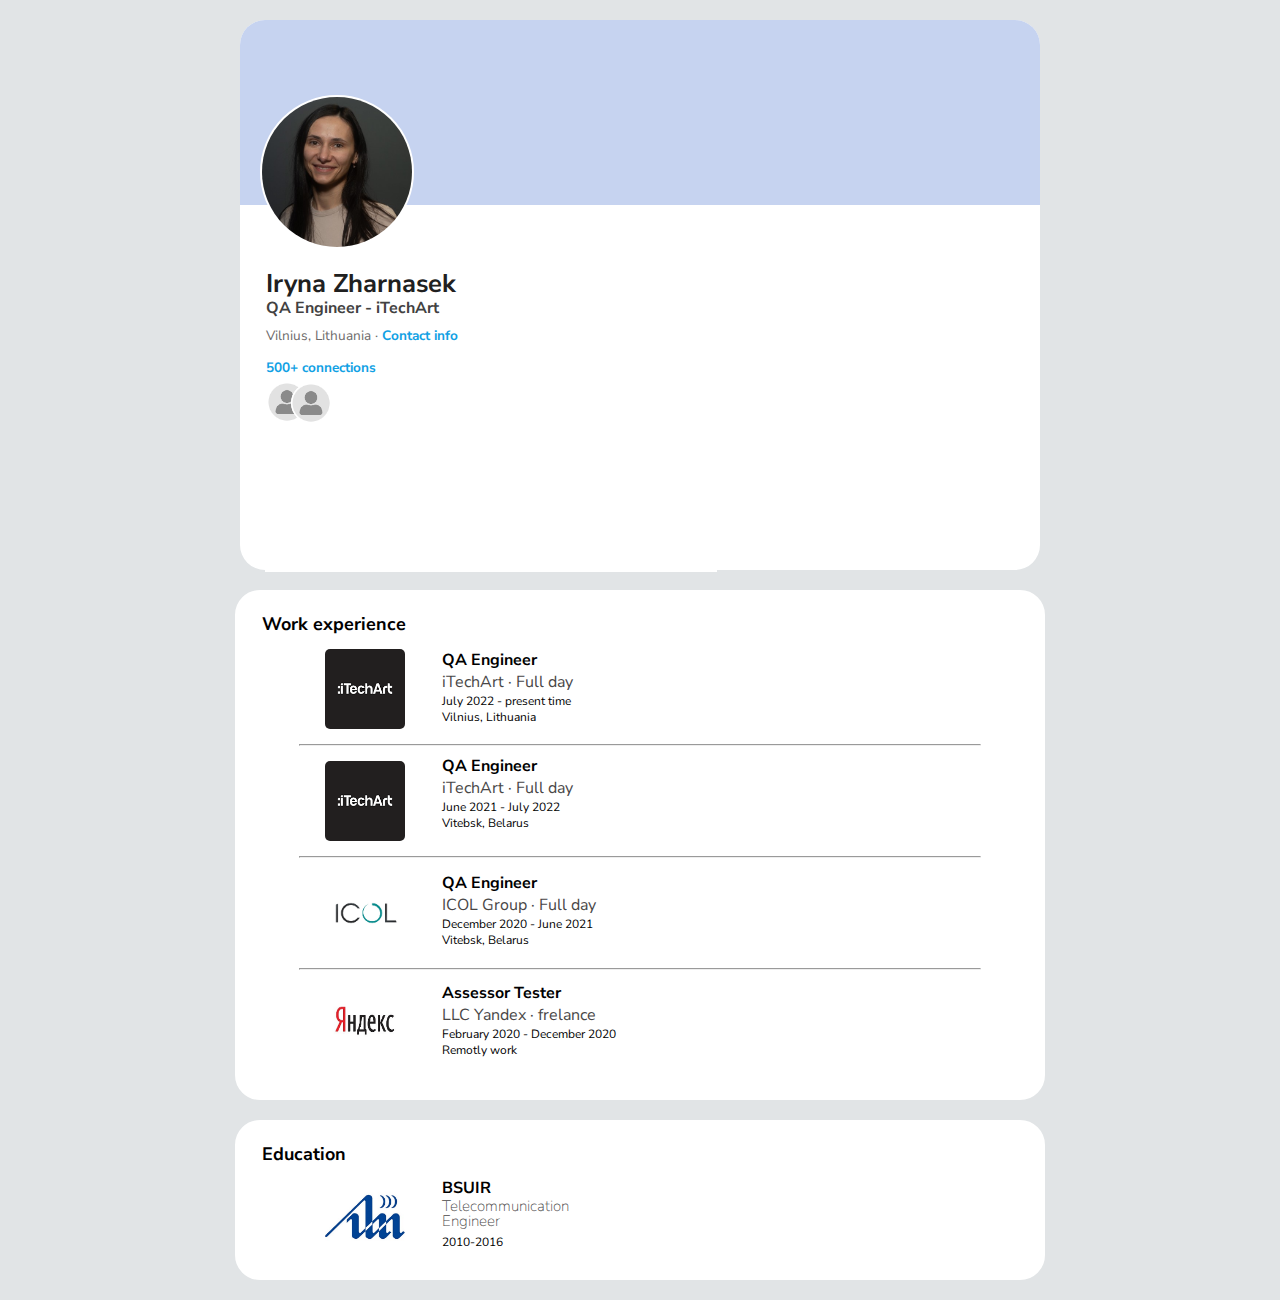
==== index.html @ 7db1d92b "+contacts link and people icons" ====
<!DOCTYPE html>
<html lang = "en-US" >
<head>
<title>Iryna Zharnasek</title>
<link rel="icon" type="image/x-icon" href="./favicon.ico">
<link rel="stylesheet" href="style.css">
<meta http-equiv="content-type" content="text/html; charset=utf-8">
<meta name="viewport" content="width=device-width, initial-scale=1">

</head>
<body >

  <div class="main_container">

    <div class="top_background" >

    </div>
    
    <div class="foto_container">
      <img src="Iryna.jpg" class="image-center">
    </div>

    <div class="text_block">
      <p class="title1"><b>Iryna Zharnasek</b></p>
      <p style = "font-weight: 700; margin-bottom: 0px; margin-top: 0px; color: rgb(66, 65, 65);">QA Engineer - iTechArt</p>
      <p class="title4">Vilnius, Lithuania · <a href = "https://www.instagram.com/irina_zhernosek_/" target="_blank" style="color: rgb(17, 161, 228); text-decoration: none"> <b>Contact info </b></a></p>
      <p style="color: rgb(17, 161, 228); margin-bottom: 20px; font-family :'Nunito Sans', sans-serif; font-size: 85%; "><b>500+ connections</b></p>
      <div class="foto_container_users_bottom ">
        <img src="user.png" class="image-users-bottom">
      </div>
      <div class="foto_container_users">
        <img src="user.png" class="image-users">
      </div>
    </div>
    
  </div>
<!--Next block-->
  <div class="main_containerExperience">

    <div class="text_block3">
      <p style="font-weight:700; font-size: large; margin-top: 0px; margin-bottom: 0px;">Work experience</p>
    </div>

    <div class="foto_ita">
      <img src="ita.png" class="image-ita">
    </div>

    <div class="text_block4">
      <p style = "font-weight: 700; margin-bottom: 0px; margin-top: 0px;">QA Engineer</p>
      <p class="title3">iTechArt · Full day</p>
      <p style="font-size: 12px; margin-top: 0px; margin-bottom: 0px">July 2022 - present time</p>
      <p style="font-size: 12px; margin-top: 0px; margin-bottom: 0px">Vilnius, Lithuania</p>
     
    </div>

    <hr align: center style="margin-top: 15px; margin-bottom: 15px;color: rgb(237, 241, 241); width: 85%;">
    
    <!--ITA Belarus-->
    <div class="foto_ita">
      <img src="ita.png" class="image-ita">
    </div>

    <div class="text_block5">
      <p style = "font-weight: 700; margin-bottom: 0px; margin-top: 0px;">QA Engineer</p>
      <p class="title3">iTechArt · Full day</p>
      <p style="font-size: 12px; margin-top: 0px; margin-bottom: 0px">June 2021 - July 2022</p>
      <p style="font-size: 12px; margin-top: 0px; margin-bottom: 0px">Vitebsk, Belarus</p>
     
    </div>

    <hr align: center style="margin-top: 15px; margin-bottom: 15px; color: rgb(237, 241, 241); width: 85%;">

    <!--ICOL Belarus-->
    <div class="foto_ita">
      <img src="icol.jpg" class="image-ita">
    </div>

    <div class="text_block6">
      <p style = "font-weight: 700; margin-bottom: 0px; margin-top: 0px;">QA Engineer</p>
      <p class="title3">ICOL Group · Full day</p>
      <p style="font-size: 12px; margin-top: 0px; margin-bottom: 0px">December 2020 - June 2021</p>
      <p style="font-size: 12px; margin-top: 0px; margin-bottom: 0px">Vitebsk, Belarus</p>
     
    </div>

    <hr align: center style="margin-top: 15px; margin-bottom: 15px; color: rgb(237, 241, 241); width: 85%;">

     <!--Yandex Belarus-->
     <div class="foto_ita">
      <img src="yand.jpg" class="image-ita">
    </div>

    <div class="text_block7">
      <p style = "font-weight: 700; margin-bottom: 0px; margin-top: 0px;">Assessor Tester</p>
      <p class="title3">LLC Yandex · frelance</p>
      <p style="font-size: 12px; margin-top: 0px; margin-bottom: 0px">February 2020 - December 2020</p>
      <p style="font-size: 12px; margin-top: 0px; margin-bottom: 0px">Remotly work</p>
     
    </div>    

  </div>

  <!--Next block Education-->
  <div class="main_containerEducation">

    <div class="text_block3">
      <p style="font-weight:700; font-size: large; margin-top: 0px; margin-bottom: 0px;">Education</p>
    </div>

    <div class="foto_ita">
      <img src="bsiur.jpg" class="image-ita">
    </div>

    <div class="text_block8">
      <p style = "font-weight: 700; margin-bottom: 0px; margin-top: 0px;">BSUIR</p>
      <p class="titleEducation">Telecommunication Engineer</p>
      <p style="font-size: 12px; margin-top: 0px; margin-bottom: 0px">2010-2016</p> 
    </div>





</body>
</html>
---- style.css ----
@import url('https://fonts.googleapis.com/css2?family=Nunito+Sans:wght@300;700&display=swap');
@import url('https://fonts.googleapis.com/css2?family=Nunito+Sans:wght@200;300;400;700&display=swap');


body {
    font-family: 'Nunito Sans', sans-serif;

    background-color: rgb(225, 228, 230);
    }

    .main_container {
        width: 800px;
        height: 550px;
        border: 0px solid white;
        border-radius: 25px;
        margin: 0 auto;
        margin-top: 20px;
        background: white;
        position: relative;
    }
    .top_background {
        width: 800px;
        height: 185px;
        border: 0px solid white;
        border-radius: 25px 25px 0px 0px;
        margin: 0 auto;
        background: rgb(198, 211, 240);
        position: relative;
    }
    .main_containerExperience {
        width: 800px;
        height: 500px;
        border: 5px solid white;
        border-radius: 25px;
        margin: 0 auto;
        margin-top: 20px;
        background: white;
        position: relative;
    }
    .main_containerEducation {
        width: 800px;
        height: 150px;
        border: 5px solid white;
        border-radius: 25px;
        margin: 0 auto;
        margin-top: 20px;
        background: white;
        position: relative;
        margin-bottom: 20px;
    }
    .foto_container {
        width: 150px;
        min-height: 150px;
        border: 2px solid white;
        border-radius: 500px;
        margin: 0 auto;
        margin-top: 25px;
        margin-left: 20px;
        background: white;
        position: absolute;
        top: 50px;
    }
    .image-center {
        display: block;
        margin: auto;
        width: 150px;
        height: 150px;
        border-radius: 500px;
        position: center;
    }
    .image-ita {
        display: block;
        margin: auto;
        width: 80px;
        height: 80px;
        border-radius: 5px;
        position: center;
        margin-left: 85px;
    }
    .foto_container_users_bottom {
        width: 40px;
        min-height: 40px;
        border: 1px solid white;
        border-radius: 500px;
        margin: 0 auto;
        margin-top: 10px;
        margin-left: 0px;
        background: white;
        position: absolute;
        top: 100px;
       
    }
    .foto_container_users {
        width: 40px;
        min-height: 40px;
        border: 0px solid white;
        border-radius: 500px;
        margin: 0 auto;
        margin-top: 1px;
        margin-left: 0px;
        background: white;
        position: absolute;
        left: 25px;
        top: 111px;
        
    }
    .image-users-bottom {
        display: block;
        margin: auto;
        width: 40px;
        height: 40px;
        border-radius: 500px;
        position: center;
        margin-left: 0px;
        left: 20px;
        
    }
    .image-users {
        display: block;
        margin: auto;
        width: 40px;
        height: 40px;
        border-radius: 500px;
        position: center;
        margin-left: 0px;
        left: 150px;
    }
    .text_block {
        width: 450px;
        height: 300px;
        border: 1px solid white;
        margin: 0 auto;
        margin-top: 0px;
        margin-left: 25px;
        margin-bottom: 0px;
        background: white;
        position: absolute;
        padding-top: 0px;
        top: 250px;    
    }
    .text_block2 {
        width: 450px;
        min-height: 150px;
        border: 2px solid gray;
        margin: 0 auto;
        margin-top: 20px;
        margin-left: 20px;
        margin-bottom: 20px;
        background: white;
        position: absolute;
        padding-top: 15px;    
    }
    
    .text_block3 {
        width: 170px;
        min-height: 25px;
        border: 2px solid white;
        margin: 0 auto;
        margin-top: 15px;
        margin-left: 20px;
        margin-bottom: 10px;
        background: white;
        position: sticky;
        padding-top: 0px;    
    }
    .text_block4 {
        width: 170px;
        height: 80px;
        border: 2px solid white;
        margin: 0 auto;
        margin-top: 5px;
        margin-left: 20px;
        margin-bottom: 15px;
        background: white;
        position: absolute;
        padding-top: 0px;    
        top: 47px;
        left: 180px;
    }
    .text_block5 {
        width: 170px;
        height: 80px;
        border: 2px solid white;
        margin: 0 auto;
        margin-top: 5px;
        margin-left: 20px;
        margin-bottom: 15px;
        background: white;
        position: absolute;
        padding-top: 0px;    
        top: 153px;
        left: 180px;
    }
    .text_block6 {
        width: 170px;
        height: 80px;
        border: 2px solid white;
        margin: 0 auto;
        margin-top: 5px;
        margin-left: 20px;
        margin-bottom: 15px;
        background: white;
        position: absolute;
        padding-top: 0px;    
        top: 270px;
        left: 180px;
    }
    .text_block7 {
        width: 185px;
        height: 80px;
        border: 2px solid white;
        margin: 0 auto;
        margin-top: 5px;
        margin-left: 20px;
        margin-bottom: 15px;
        background: white;
        position: absolute;
        padding-top: 0px;    
        top: 380px;
        left: 180px;
    }
    .text_block8 {
        width: 185px;
        height: 80px;
        border: 2px solid white;
        margin: 0 auto;
        margin-top: 5px;
        margin-left: 20px;
        margin-bottom: 15px;
        background: white;
        position: absolute;
        padding-top: 0px;    
        top: 45px;
        left: 180px;
    }
    .title1 {
        margin-top: 0px;
        margin-bottom: 0px;
        font-family:'Nunito Sans', sans-serif;
        font-weight: 500;
        color: rgb(32, 32, 32);
        font-size: 160%;
        line-height: 1;
    }
    .title2 {
        margin-top: 0px;
        margin-bottom: 0px;
        font-family :'Nunito Sans', sans-serif;
        font-weight: 400;
        color: rgb(48, 46, 46);
    }
    .title3 {
        margin-top: 0px;
        margin-bottom: 0px;
        font-family :'Nunito Sans', sans-serif;
        font-size: 200;
        color: rgb(73, 71, 71);
    }
    .titleEducation {
        margin-top: 0px;
        margin-bottom: 0px;
        font-family :'Nunito Sans', sans-serif;
        font-weight: 200;
        font-size: 95%;
        color: rgb(73, 71, 71);
        line-height: 1;
        margin-bottom: 5px;
    }
    .title4 {
        margin-top: 7px;
        margin-bottom: 0px;
        font-family :'Nunito Sans', sans-serif;
        font-size: 85%;
        
        color: rgb(110, 107, 107);
    }
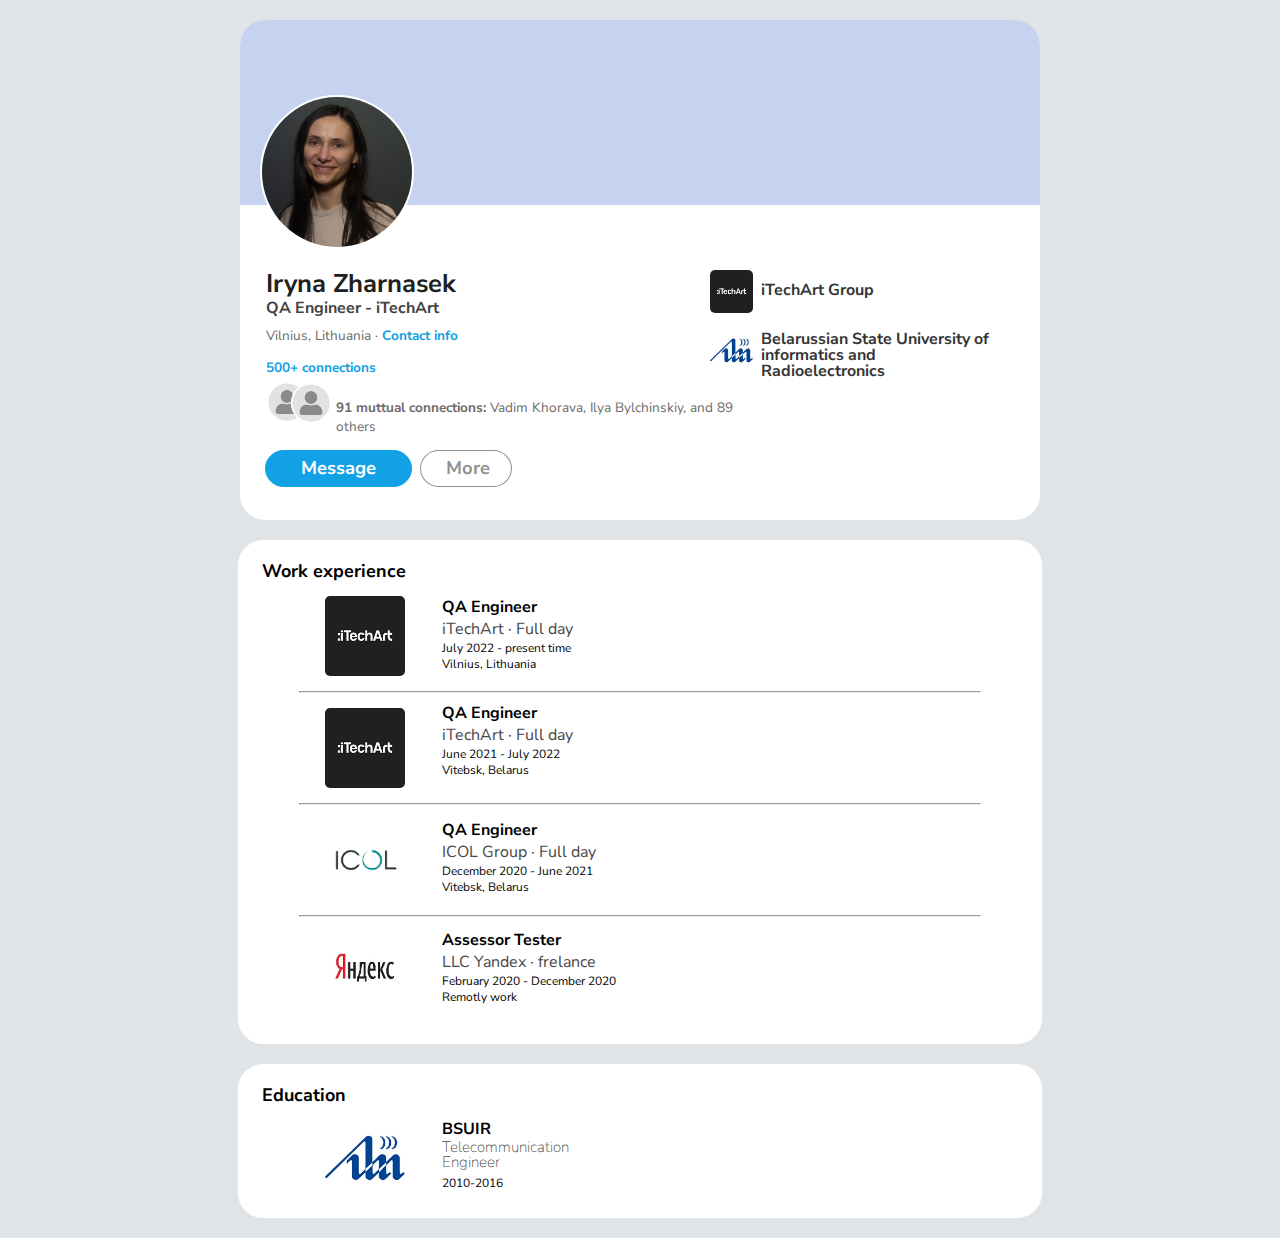
==== commit c7f8c94c: "fixed Rita's comments" ====
--- a/index.html
+++ b/index.html
@@ -12,8 +12,7 @@
 
   <div class="main_container">
 
-    <div class="top_background" >
-
+    <div class="top_background">
     </div>
     
     <div class="foto_container">
@@ -32,9 +31,37 @@
         <img src="user.png" class="image-users">
       </div>
     </div>
-    
-  </div>
-<!--Next block-->
+    <!--Company in general section-->
+    <div class="foto_ita">
+      <img src="ita.png" class="image-preview">
+    </div>
+
+    <div class="text_block_for_company_in_general_section">
+      <p style = "font-weight: 700; margin-bottom: 0px; margin-top: 0px; color: rgb(53, 52, 52);">iTechArt Group</p>
+    </div>
+
+    <!--Education in general section-->
+    <div class="foto_ita">
+      <img src="bsiur.jpg" class="image-preview_bsuir">
+    </div>
+
+    <div class="text_block_for_education_in_general_section">
+      <p style = "font-weight: 700; margin-bottom: 0px; margin-top: 0px; color: rgb(53, 52, 52);line-height: 1;">Belarussian State University of informatics and Radioelectronics</p>
+    </div>
+      <!--Muttual connections-->
+    <div class="text_block_muttual_connections">
+      <p class="title4"><b>91 muttual connections:</b> Vadim Khorava, Ilya Bylchinskiy, and 89 others </p>
+    </div>
+      <!--Message_button-->
+    <div class="Message_button">
+      <p class="Message_text"><b>Message</b></p>
+    </div>
+      <!--More_button-->
+    <div class="More_button">
+      <p class="More_text"; ><b>More</b></p>
+    </div>  
+  </div>  
+    <!--Work experience block-->
   <div class="main_containerExperience">
 
     <div class="text_block3">
@@ -50,7 +77,6 @@
       <p class="title3">iTechArt · Full day</p>
       <p style="font-size: 12px; margin-top: 0px; margin-bottom: 0px">July 2022 - present time</p>
       <p style="font-size: 12px; margin-top: 0px; margin-bottom: 0px">Vilnius, Lithuania</p>
-     
     </div>
 
     <hr align: center style="margin-top: 15px; margin-bottom: 15px;color: rgb(237, 241, 241); width: 85%;">
@@ -80,13 +106,12 @@
       <p class="title3">ICOL Group · Full day</p>
       <p style="font-size: 12px; margin-top: 0px; margin-bottom: 0px">December 2020 - June 2021</p>
       <p style="font-size: 12px; margin-top: 0px; margin-bottom: 0px">Vitebsk, Belarus</p>
-     
     </div>
 
     <hr align: center style="margin-top: 15px; margin-bottom: 15px; color: rgb(237, 241, 241); width: 85%;">
 
      <!--Yandex Belarus-->
-     <div class="foto_ita">
+    <div class="foto_ita">
       <img src="yand.jpg" class="image-ita">
     </div>
 
@@ -95,7 +120,6 @@
       <p class="title3">LLC Yandex · frelance</p>
       <p style="font-size: 12px; margin-top: 0px; margin-bottom: 0px">February 2020 - December 2020</p>
       <p style="font-size: 12px; margin-top: 0px; margin-bottom: 0px">Remotly work</p>
-     
     </div>    
 
   </div>
@@ -116,10 +140,6 @@
       <p class="titleEducation">Telecommunication Engineer</p>
       <p style="font-size: 12px; margin-top: 0px; margin-bottom: 0px">2010-2016</p> 
     </div>
-
-
-
-
-
+  </div>
 </body>
 </html>--- a/style.css
+++ b/style.css
@@ -10,7 +10,7 @@
 
     .main_container {
         width: 800px;
-        height: 550px;
+        height: 500px;
         border: 0px solid white;
         border-radius: 25px;
         margin: 0 auto;
@@ -30,7 +30,7 @@
     .main_containerExperience {
         width: 800px;
         height: 500px;
-        border: 5px solid white;
+        border: 2px solid white;
         border-radius: 25px;
         margin: 0 auto;
         margin-top: 20px;
@@ -40,7 +40,7 @@
     .main_containerEducation {
         width: 800px;
         height: 150px;
-        border: 5px solid white;
+        border: 2px solid white;
         border-radius: 25px;
         margin: 0 auto;
         margin-top: 20px;
@@ -76,6 +76,28 @@
         border-radius: 5px;
         position: center;
         margin-left: 85px;
+    }
+    .image-preview {
+        display: block;
+        margin: 0 auto;
+        width: 43px;
+        height: 43px;
+        border-radius: 5px;
+        position: absolute;
+        margin-left: 0px;
+        left: 470px;
+        top: 250px;
+    }
+    .image-preview_bsuir {
+        display: block;
+        margin: 0 auto;
+        width: 43px;
+        height: 43px;
+        border-radius: 5px;
+        position: absolute;
+        margin-left: 0px;
+        left: 470px;
+        top: 310px;
     }
     .foto_container_users_bottom {
         width: 40px;
@@ -101,8 +123,7 @@
         background: white;
         position: absolute;
         left: 25px;
-        top: 111px;
-        
+        top: 111px;   
     }
     .image-users-bottom {
         display: block;
@@ -127,16 +148,17 @@
     }
     .text_block {
         width: 450px;
-        height: 300px;
+        height: 220px;
         border: 1px solid white;
         margin: 0 auto;
         margin-top: 0px;
-        margin-left: 25px;
+        margin-left: 0px;
         margin-bottom: 0px;
         background: white;
         position: absolute;
         padding-top: 0px;
-        top: 250px;    
+        top: 250px; 
+        left: 25px;   
     }
     .text_block2 {
         width: 450px;
@@ -232,6 +254,43 @@
         padding-top: 0px;    
         top: 45px;
         left: 180px;
+    }
+    .text_block_for_company_in_general_section {
+        width: 150px;
+        height: 30px;
+        border: 1px solid white;
+        margin: 0 auto;
+        margin-top: 0px;
+        margin-left: 0px;
+        margin-bottom: 0px;
+        background: white;
+        position: absolute;
+        padding-top: 0px;    
+        top: 258px;
+        left: 520px;
+    }
+    .text_block_for_education_in_general_section{
+        width: 240px;
+        height: 30px;
+        border: 1px solid white;
+        margin: 0 auto;
+        margin-top: 0px;
+        margin-left: 0px;
+        margin-bottom: 0px;
+        background: white;
+        position: absolute;
+        padding-top: 0px;    
+        top: 310px;
+        left: 520px;  
+    }
+    .text_block_muttual_connections{
+        width: 440px;
+        height: 30px;
+        border: 1px solid white;     
+        background: white;
+        position: absolute;
+        top: 370px;
+        left: 95px;  
     }
     .title1 {
         margin-top: 0px;
@@ -273,4 +332,39 @@
         font-size: 85%;
         
         color: rgb(110, 107, 107);
+    }
+    .Message_button{
+        width: 145px;
+        height: 35px;
+        border: 1px solid rgb(17, 161, 228);
+        border-radius: 25px;
+        background: rgb(17, 161, 228);
+        position: absolute;
+        left: 25px;
+        top: 430px;
+    }
+    .Message_text {
+        font-family :'Nunito Sans', sans-serif;
+        font-size: 115%;
+        color: white;
+        margin-left: 35px;
+        margin-top: 4px;
+    }
+    .More_button {
+        width: 90px;
+        height: 35px;
+        border: 1px solid rgba(90, 88, 88, 0.678);
+        border-radius: 25px;
+        background: white;
+        position: absolute;
+        left: 180px;
+        top: 430px;  
+    }
+    .More_text {
+        font-family :'Nunito Sans', sans-serif;
+        font-size: 115%;
+        color: rgba(90, 88, 88, 0.678);
+        margin-left: 25px;
+        margin-top: 4px; 
+        margin-right: 30px;   
     }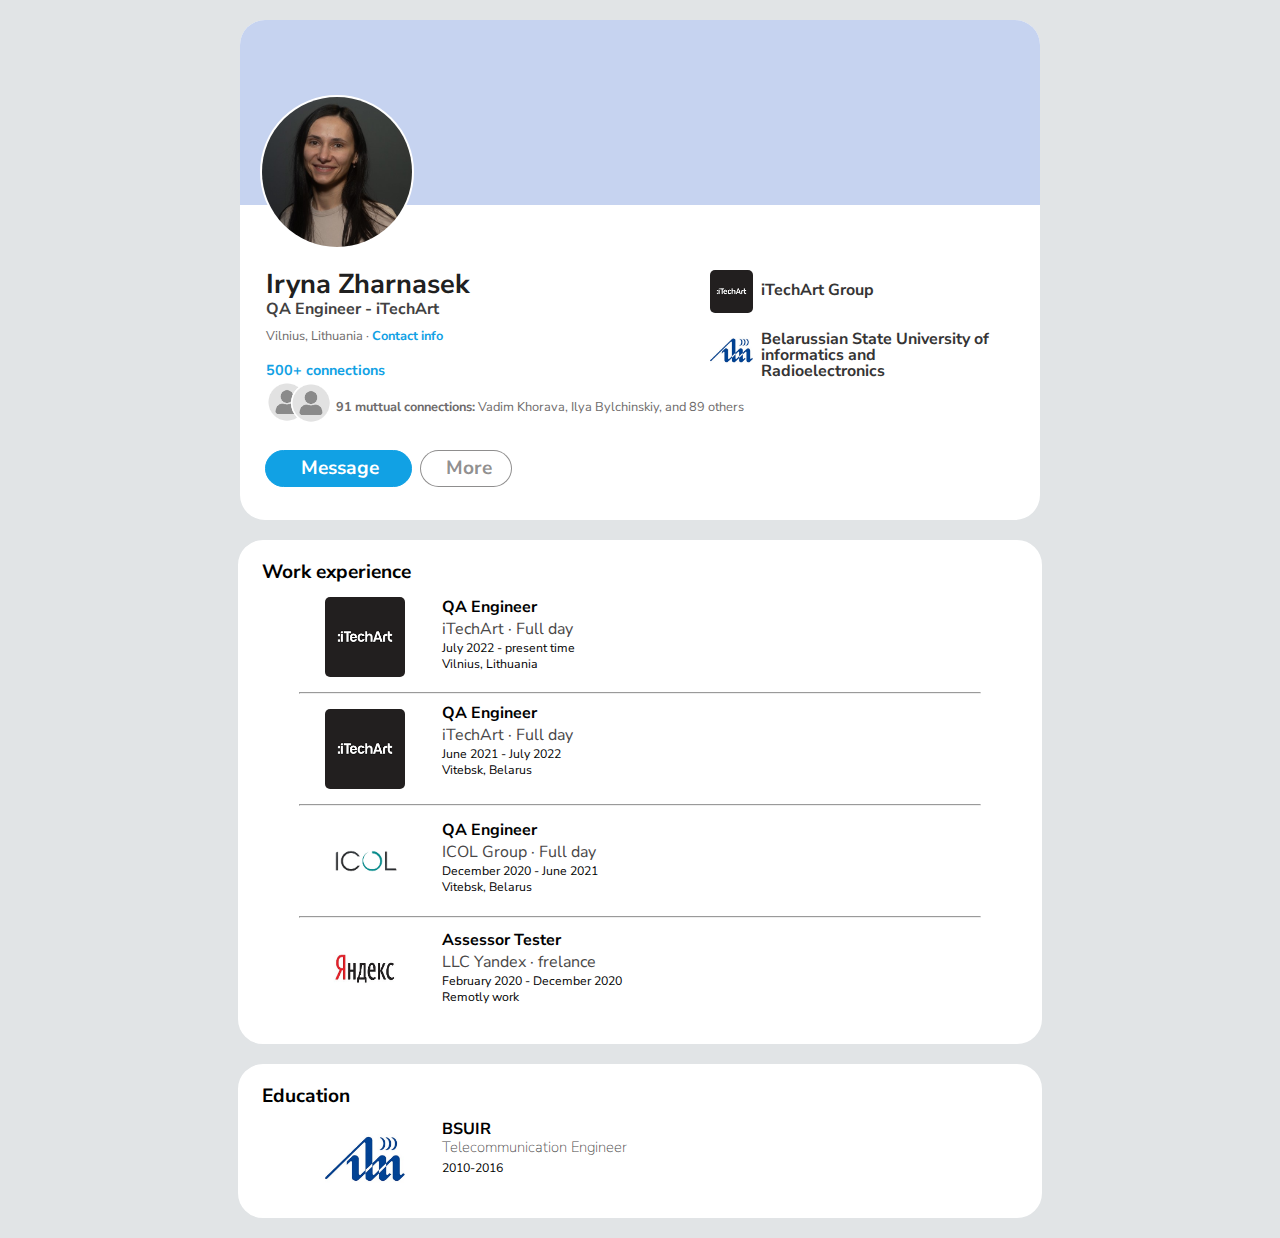
==== commit ee4d5381: "convert px to em" ====
--- a/index.html
+++ b/index.html
@@ -3,9 +3,373 @@
 <head>
 <title>Iryna Zharnasek</title>
 <link rel="icon" type="image/x-icon" href="./favicon.ico">
-<link rel="stylesheet" href="style.css">
+<!-- <link rel="stylesheet" href="style.css"> -->
 <meta http-equiv="content-type" content="text/html; charset=utf-8">
 <meta name="viewport" content="width=device-width, initial-scale=1">
+<style>
+@import url('https://fonts.googleapis.com/css2?family=Nunito+Sans:wght@300;700&display=swap');
+@import url('https://fonts.googleapis.com/css2?family=Nunito+Sans:wght@200;300;400;700&display=swap');
+
+body {
+  font-family: 'Nunito Sans', sans-serif;
+  background-color: rgb(225, 228, 230);
+  }
+  div.main_container {
+    width: 800px;
+    height: 500px;
+    border: 0px solid white;
+    border-radius: 25px;
+    margin: 0 auto;
+    margin-top: 20px;
+    background: white;
+    position: relative;
+  }
+  div.top_background {
+        width: 800px;
+        height: 185px;
+        border: 0px solid white;
+        border-radius: 25px 25px 0px 0px;
+        margin: 0 auto;
+        background: rgb(198, 211, 240);
+        position: relative;
+    }
+  .main_containerExperience {
+        width: 800px;
+        height: 500px;
+        border: 2px solid white;
+        border-radius: 25px;
+        margin: 0 auto;
+        margin-top: 20px;
+        background: white;
+        position: relative;
+    }
+  .main_containerEducation {
+        width: 800px;
+        height: 150px;
+        border: 2px solid white;
+        border-radius: 25px;
+        margin: 0 auto;
+        margin-top: 20px;
+        background: white;
+        position: relative;
+        margin-bottom: 20px;
+    }
+  .foto_container {
+        width: 150px;
+        min-height: 150px;
+        border: 2px solid white;
+        border-radius: 500px;
+        margin: 0 auto;
+        margin-top: 25px;
+        margin-left: 20px;
+        background: white;
+        position: absolute;
+        top: 50px;
+    }
+  .image-center {
+        display: block;
+        margin: auto;
+        width: 150px;
+        height: 150px;
+        border-radius: 500px;
+        position: center;
+    }
+  .image-ita {
+        display: block;
+        margin: auto;
+        width: 80px;
+        height: 80px;
+        border-radius: 5px;
+        position: center;
+        margin-left: 85px;
+    }
+    .image-preview {
+        display: block;
+        margin: 0 auto;
+        width: 43px;
+        height: 43px;
+        border-radius: 5px;
+        position: absolute;
+        margin-left: 0px;
+        left: 470px;
+        top: 250px;
+    }
+    .image-preview_bsuir {
+        display: block;
+        margin: 0 auto;
+        width: 43px;
+        height: 43px;
+        border-radius: 5px;
+        position: absolute;
+        margin-left: 0px;
+        left: 470px;
+        top: 310px;
+    }
+    .foto_container_users_bottom {
+        width: 40px;
+        min-height: 40px;
+        border: 1px solid white;
+        border-radius: 500px;
+        margin: 0 auto;
+        margin-top: 10px;
+        margin-left: 0px;
+        background: white;
+        position: absolute;
+        top: 100px;
+    }
+    .foto_container_users {
+        width: 40px;
+        min-height: 40px;
+        border: 0px solid white;
+        border-radius: 500px;
+        margin: 0 auto;
+        margin-top: 1px;
+        margin-left: 0px;
+        background: white;
+        position: absolute;
+        left: 25px;
+        top: 111px;   
+    }
+    .image-users-bottom {
+        display: block;
+        margin: auto;
+        width: 40px;
+        height: 40px;
+        border-radius: 500px;
+        position: center;
+        margin-left: 0px;
+        left: 20px;    
+    }
+    .image-users {
+        display: block;
+        margin: auto;
+        width: 40px;
+        height: 40px;
+        border-radius: 500px;
+        position: center;
+        margin-left: 0px;
+        left: 150px;
+    }
+    .text_block {
+        width: 450px;
+        height: 220px;
+        border: 1px solid white;
+        margin: 0 auto;
+        margin-top: 0px;
+        margin-left: 0px;
+        margin-bottom: 0px;
+        background: white;
+        position: absolute;
+        padding-top: 0px;
+        top: 250px; 
+        left: 25px;   
+    }
+    .text_block2 {
+        width: 450px;
+        min-height: 150px;
+        border: 2px solid gray;
+        margin: 0 auto;
+        margin-top: 20px;
+        margin-left: 20px;
+        margin-bottom: 20px;
+        background: white;
+        position: absolute;
+        padding-top: 15px;    
+    } 
+    .text_block3 {
+        width: 170px;
+        min-height: 25px;
+        border: 2px solid white;
+        margin: 0 auto;
+        margin-top: 15px;
+        margin-left: 20px;
+        margin-bottom: 10px;
+        background: white;
+        position: sticky;
+        padding-top: 0px;    
+    }
+    .text_block4 {
+        width: 170px;
+        height: 80px;
+        border: 2px solid white;
+        margin: 0 auto;
+        margin-top: 5px;
+        margin-left: 20px;
+        margin-bottom: 15px;
+        background: white;
+        position: absolute;
+        padding-top: 0px;    
+        top: 47px;
+        left: 180px;
+    }
+    .text_block5 {
+        width: 170px;
+        height: 80px;
+        border: 2px solid white;
+        margin: 0 auto;
+        margin-top: 5px;
+        margin-left: 20px;
+        margin-bottom: 15px;
+        background: white;
+        position: absolute;
+        padding-top: 0px;    
+        top: 153px;
+        left: 180px;
+    }
+    .text_block6 {
+        width: 170px;
+        height: 80px;
+        border: 2px solid white;
+        margin: 0 auto;
+        margin-top: 5px;
+        margin-left: 20px;
+        margin-bottom: 15px;
+        background: white;
+        position: absolute;
+        padding-top: 0px;    
+        top: 270px;
+        left: 180px;
+    }
+    .text_block7 {
+        width: 185px;
+        height: 80px;
+        border: 2px solid white;
+        margin: 0 auto;
+        margin-top: 5px;
+        margin-left: 20px;
+        margin-bottom: 15px;
+        background: white;
+        position: absolute;
+        padding-top: 0px;    
+        top: 380px;
+        left: 180px;
+    }
+    .text_block8 {
+        width: 185px;
+        height: 80px;
+        border: 2px solid white;
+        margin: 0 auto;
+        margin-top: 5px;
+        margin-left: 20px;
+        margin-bottom: 15px;
+        background: white;
+        position: absolute;
+        padding-top: 0px;    
+        top: 45px;
+        left: 180px;
+    }
+    .text_block_for_company_in_general_section {
+        width: 150px;
+        height: 30px;
+        border: 1px solid white;
+        margin: 0 auto;
+        margin-top: 0px;
+        margin-left: 0px;
+        margin-bottom: 0px;
+        background: white;
+        position: absolute;
+        padding-top: 0px;    
+        top: 258px;
+        left: 520px;
+    }
+    .text_block_for_education_in_general_section{
+        width: 240px;
+        height: 30px;
+        border: 1px solid white;
+        margin: 0 auto;
+        margin-top: 0px;
+        margin-left: 0px;
+        margin-bottom: 0px;
+        background: white;
+        position: absolute;
+        padding-top: 0px;    
+        top: 310px;
+        left: 520px;  
+    }
+    .text_block_muttual_connections{
+        width: 440px;
+        height: 30px;
+        border: 1px solid white;     
+        background: white;
+        position: absolute;
+        top: 370px;
+        left: 95px;  
+    }
+    .title1 {
+        margin-top: 0px;
+        margin-bottom: 0px;
+        font-family:'Nunito Sans', sans-serif;
+        font-weight: 500;
+        color: rgb(32, 32, 32);
+        font-size: 1.7em;
+        line-height: 1;
+    }
+    .title2 {
+        margin-top: 0px;
+        margin-bottom: 0px;
+        font-family :'Nunito Sans', sans-serif;
+        font-weight: 400;
+        color: rgb(48, 46, 46);
+    }
+    .title3 {
+        margin-top: 0px;
+        margin-bottom: 0px;
+        font-family :'Nunito Sans', sans-serif;
+        color: rgb(73, 71, 71);
+    }
+    .titleEducation {
+        margin-top: 0px;
+        margin-bottom: 0px;
+        font-family :'Nunito Sans', sans-serif;
+        font-weight: 200;
+        font-size: 0.93em;
+        color: rgb(73, 71, 71);
+        line-height: 1;
+        margin-bottom: 5px;
+    }
+    .title4 {
+        margin-top: 7px;
+        margin-bottom: 0px;
+        font-family :'Nunito Sans', sans-serif;
+        font-size: 0.8em;
+        color: rgb(110, 107, 107);
+    }
+    .Message_button{
+        width: 145px;
+        height: 35px;
+        border: 1px solid rgb(17, 161, 228);
+        border-radius: 25px;
+        background: rgb(17, 161, 228);
+        position: absolute;
+        left: 25px;
+        top: 430px;
+    }
+    .Message_text {
+        font-family :'Nunito Sans', sans-serif;
+        font-size: 1.2em;
+        color: white;
+        margin-left: 35px;
+        margin-top: 4px;
+    }
+    .More_button {
+        width: 90px;
+        height: 35px;
+        border: 1px solid rgba(90, 88, 88, 0.678);
+        border-radius: 25px;
+        background: white;
+        position: absolute;
+        left: 180px;
+        top: 430px;  
+    }
+    .More_text {
+        font-family :'Nunito Sans', sans-serif;
+        font-size: 1.2em;
+        color: rgba(90, 88, 88, 0.678);
+        margin-left: 25px;
+        margin-top: 4px; 
+        margin-right: 30px;   
+    }
+</style>
 
 </head>
 <body >
@@ -23,7 +387,7 @@
       <p class="title1"><b>Iryna Zharnasek</b></p>
       <p style = "font-weight: 700; margin-bottom: 0px; margin-top: 0px; color: rgb(66, 65, 65);">QA Engineer - iTechArt</p>
       <p class="title4">Vilnius, Lithuania · <a href = "https://www.instagram.com/irina_zhernosek_/" target="_blank" style="color: rgb(17, 161, 228); text-decoration: none"> <b>Contact info </b></a></p>
-      <p style="color: rgb(17, 161, 228); margin-bottom: 20px; font-family :'Nunito Sans', sans-serif; font-size: 85%; "><b>500+ connections</b></p>
+      <p style="color: rgb(17, 161, 228); margin-bottom: 20px; font-family :'Nunito Sans', sans-serif; font-size: 0.9em; "><b>500+ connections</b></p>
       <div class="foto_container_users_bottom ">
         <img src="user.png" class="image-users-bottom">
       </div>
@@ -65,7 +429,7 @@
   <div class="main_containerExperience">
 
     <div class="text_block3">
-      <p style="font-weight:700; font-size: large; margin-top: 0px; margin-bottom: 0px;">Work experience</p>
+      <p style="font-weight:700; font-size: 1.2em; margin-top: 0px; margin-bottom: 0px;">Work experience</p>
     </div>
 
     <div class="foto_ita">
@@ -75,8 +439,8 @@
     <div class="text_block4">
       <p style = "font-weight: 700; margin-bottom: 0px; margin-top: 0px;">QA Engineer</p>
       <p class="title3">iTechArt · Full day</p>
-      <p style="font-size: 12px; margin-top: 0px; margin-bottom: 0px">July 2022 - present time</p>
-      <p style="font-size: 12px; margin-top: 0px; margin-bottom: 0px">Vilnius, Lithuania</p>
+      <p style="font-size: 0.77em; margin-top: 0px; margin-bottom: 0px">July 2022 - present time</p>
+      <p style="font-size: 0.77em; margin-top: 0px; margin-bottom: 0px">Vilnius, Lithuania</p>
     </div>
 
     <hr align: center style="margin-top: 15px; margin-bottom: 15px;color: rgb(237, 241, 241); width: 85%;">
@@ -89,8 +453,8 @@
     <div class="text_block5">
       <p style = "font-weight: 700; margin-bottom: 0px; margin-top: 0px;">QA Engineer</p>
       <p class="title3">iTechArt · Full day</p>
-      <p style="font-size: 12px; margin-top: 0px; margin-bottom: 0px">June 2021 - July 2022</p>
-      <p style="font-size: 12px; margin-top: 0px; margin-bottom: 0px">Vitebsk, Belarus</p>
+      <p style="font-size: 0.77em; margin-top: 0px; margin-bottom: 0px">June 2021 - July 2022</p>
+      <p style="font-size: 0.77em; margin-top: 0px; margin-bottom: 0px">Vitebsk, Belarus</p>
      
     </div>
 
@@ -104,8 +468,8 @@
     <div class="text_block6">
       <p style = "font-weight: 700; margin-bottom: 0px; margin-top: 0px;">QA Engineer</p>
       <p class="title3">ICOL Group · Full day</p>
-      <p style="font-size: 12px; margin-top: 0px; margin-bottom: 0px">December 2020 - June 2021</p>
-      <p style="font-size: 12px; margin-top: 0px; margin-bottom: 0px">Vitebsk, Belarus</p>
+      <p style="font-size: 0.77em; margin-top: 0px; margin-bottom: 0px">December 2020 - June 2021</p>
+      <p style="font-size: 0.77em; margin-top: 0px; margin-bottom: 0px">Vitebsk, Belarus</p>
     </div>
 
     <hr align: center style="margin-top: 15px; margin-bottom: 15px; color: rgb(237, 241, 241); width: 85%;">
@@ -118,8 +482,8 @@
     <div class="text_block7">
       <p style = "font-weight: 700; margin-bottom: 0px; margin-top: 0px;">Assessor Tester</p>
       <p class="title3">LLC Yandex · frelance</p>
-      <p style="font-size: 12px; margin-top: 0px; margin-bottom: 0px">February 2020 - December 2020</p>
-      <p style="font-size: 12px; margin-top: 0px; margin-bottom: 0px">Remotly work</p>
+      <p style="font-size: 0.77em; margin-top: 0px; margin-bottom: 0px">February 2020 - December 2020</p>
+      <p style="font-size: 0.77em; margin-top: 0px; margin-bottom: 0px">Remotly work</p>
     </div>    
 
   </div>
@@ -128,7 +492,7 @@
   <div class="main_containerEducation">
 
     <div class="text_block3">
-      <p style="font-weight:700; font-size: large; margin-top: 0px; margin-bottom: 0px;">Education</p>
+      <p style="font-weight:700; font-size: 1.2em; margin-top: 0px; margin-bottom: 0px;">Education</p>
     </div>
 
     <div class="foto_ita">
@@ -138,7 +502,7 @@
     <div class="text_block8">
       <p style = "font-weight: 700; margin-bottom: 0px; margin-top: 0px;">BSUIR</p>
       <p class="titleEducation">Telecommunication Engineer</p>
-      <p style="font-size: 12px; margin-top: 0px; margin-bottom: 0px">2010-2016</p> 
+      <p style="font-size: 0.77em; margin-top: 0px; margin-bottom: 0px">2010-2016</p> 
     </div>
   </div>
 </body>
